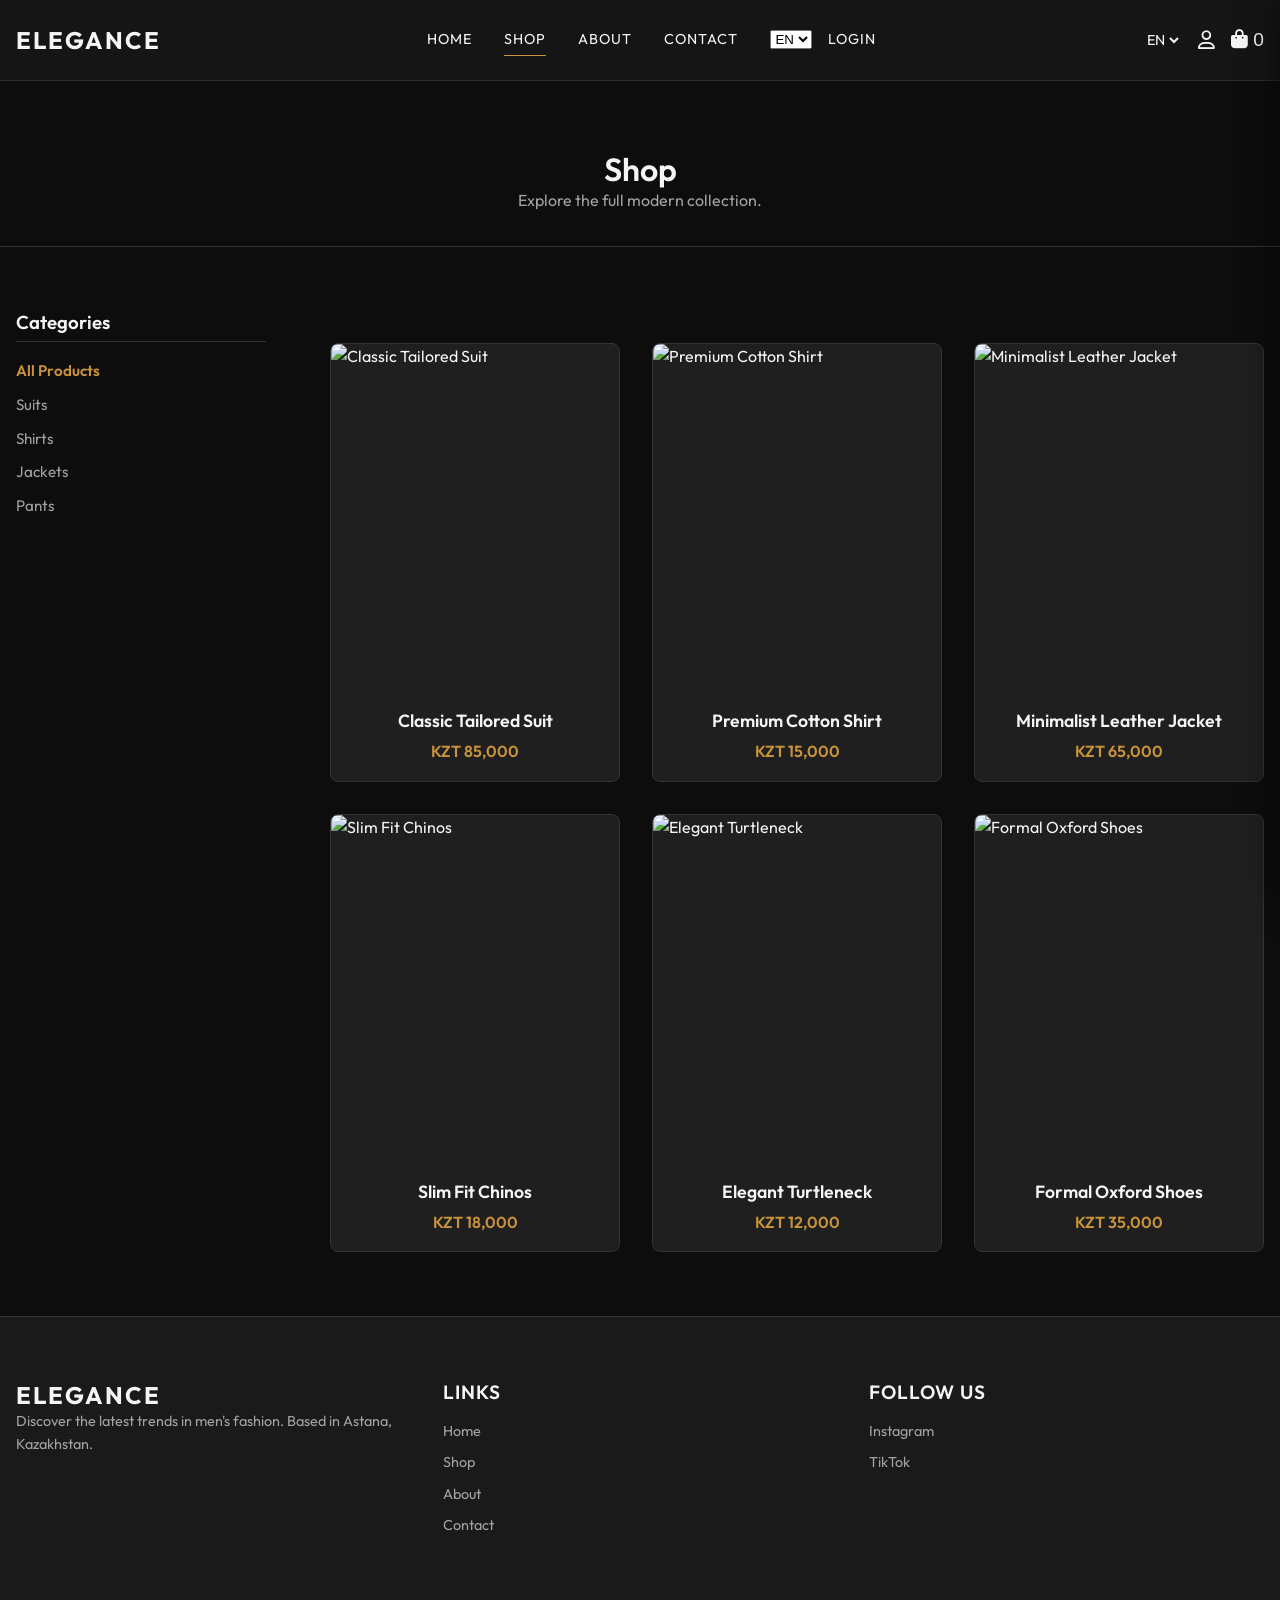
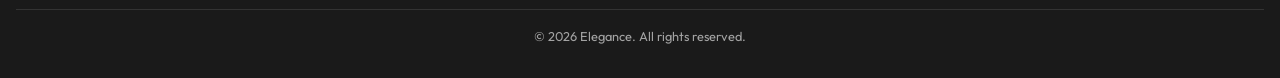
==== shop.html @ da11d57a "Initial commit" ====
<!DOCTYPE html>
<html lang="en">
<head>
    <meta charset="UTF-8">
    <meta name="viewport" content="width=device-width, initial-scale=1.0">
    <title>Elegance | Shop</title>
    <!-- Google Fonts -->
    <link rel="preconnect" href="https://fonts.googleapis.com">
    <link rel="preconnect" href="https://fonts.gstatic.com" crossorigin>
    <link href="https://fonts.googleapis.com/css2?family=Outfit:wght@300;400;500;600;700;800&display=swap" rel="stylesheet">
    <!-- FontAwesome -->
    <link rel="stylesheet" href="https://cdnjs.cloudflare.com/ajax/libs/font-awesome/6.4.0/css/all.min.css">
    <!-- Custom CSS -->
    <link rel="stylesheet" href="css/style.css">
    <style>
        .shop-header {
            padding-top: 150px;
            padding-bottom: var(--spacing-lg);
            border-bottom: 1px solid var(--border-color);
            margin-bottom: var(--spacing-xl);
        }
        .shop-layout {
            display: grid;
            grid-template-columns: 250px 1fr;
            gap: var(--spacing-xl);
            margin-bottom: var(--spacing-xl);
        }
        @media (max-width: 900px) {
            .shop-layout {
                grid-template-columns: 1fr;
            }
        }
        .filters h3 {
            margin-bottom: var(--spacing-md);
            padding-bottom: var(--spacing-sm);
            border-bottom: 1px solid var(--border-color);
        }
        .filter-list li {
            margin-bottom: var(--spacing-sm);
        }
        .filter-list a {
            color: var(--text-secondary);
            font-size: 0.95rem;
        }
        .filter-list a:hover {
            color: var(--accent-color);
        }
        .filter-list a.active {
            color: var(--accent-color);
            font-weight: 600;
        }
    </style>
</head>
<body>

    <!-- Header Navigation -->
    <header class="header">
        <div class="container">
            <a href="index.html" class="logo">Elegance</a>
            
            <nav class="nav-links">
                <a href="index.html" data-i18n="nav_home">Home</a>
                <a href="shop.html" class="active" data-i18n="nav_shop">Shop</a>
                <a href="index.html#about" data-i18n="nav_about">About</a>
                <a href="index.html#contact" data-i18n="nav_contact">Contact</a>
                
                <div class="header-actions mobile-only">
                    <select id="lang-select-mobile" class="lang-switch" onchange="changeLanguage(this.value)">
                        <option value="en">EN</option>
                        <option value="ru">RU</option>
                        <option value="kz">KZ</option>
                    </select>
                    <a href="auth.html" data-i18n="btn_login">Login</a>
                </div>
            </nav>
            
            <div class="header-actions">
                <div class="lang-switch">
                    <select id="lang-select">
                        <option value="en">EN</option>
                        <option value="ru">RU</option>
                        <option value="kz">KZ</option>
                    </select>
                </div>
                <a href="auth.html" class="icon-btn" title="Login / Register">
                    <i class="fa-regular fa-user"></i>
                </a>
                <button class="icon-btn" id="cart-trigger" title="Shopping Cart">
                    <i class="fa-solid fa-bag-shopping"></i>
                    <span class="cart-count">0</span>
                </button>
            </div>
            
             <button class="hamburger">
                <span></span>
                <span></span>
                <span></span>
            </button>
        </div>
    </header>

    <!-- Page Header -->
    <div class="shop-header">
        <div class="container text-center">
            <h1 class="fade-in" data-i18n="nav_shop">Shop</h1>
            <p class="fade-in" style="animation-delay: 0.2s; color: var(--text-secondary);">Explore the full modern collection.</p>
        </div>
    </div>

    <!-- Shop Layout -->
    <div class="container shop-layout">
        <aside class="filters animate-on-scroll">
            <h3>Categories</h3>
            <ul class="filter-list" id="category-filters">
                <li><a href="#" data-filter="all" class="active">All Products</a></li>
                <li><a href="#" data-filter="suits">Suits</a></li>
                <li><a href="#" data-filter="shirts">Shirts</a></li>
                <li><a href="#" data-filter="jackets">Jackets</a></li>
                <li><a href="#" data-filter="pants">Pants</a></li>
            </ul>
        </aside>
        
        <main>
            <div class="product-grid" id="all-products">
                <!-- Injected via JS -->
            </div>
        </main>
    </div>

    <!-- Footer -->
    <footer class="footer">
        <div class="container">
            <div class="footer-grid">
                <div class="footer-col">
                    <h3 class="logo">Elegance</h3>
                    <p data-i18n="hero_subtitle">Modern Men's Fashion.</p>
                </div>
                <div class="footer-col">
                    <h4>Links</h4>
                    <a href="index.html" data-i18n="nav_home">Home</a>
                    <a href="shop.html" data-i18n="nav_shop">Shop</a>
                    <a href="index.html#about" data-i18n="nav_about">About</a>
                    <a href="index.html#contact" data-i18n="nav_contact">Contact</a>
                </div>
                <div class="footer-col">
                    <h4 data-i18n="contact_follow">Follow Us</h4>
                    <a href="https://www.instagram.com/elegance.mens.shop?igsh=MXhzcGN1OGtzcXcwZQ==" target="_blank">Instagram</a>
                    <a href="https://www.tiktok.com/@elegance.mens.shop?_r=1&_t=ZS-94jHl1KBNJN" target="_blank">TikTok</a>
                </div>
            </div>
            <div class="footer-bottom">
                <p data-i18n="footer_rights">&copy; 2026 Elegance. All rights reserved.</p>
            </div>
        </div>
    </footer>

    <!-- Cart Sidebar -->
    <div class="cart-sidebar" id="cart-sidebar">
        <div class="cart-header">
            <h3 data-i18n="btn_cart">Your Cart</h3>
            <button class="icon-btn" id="close-cart"><i class="fa-solid fa-xmark"></i></button>
        </div>
        <div class="cart-items" id="cart-items"></div>
        <div class="cart-footer">
            <div class="cart-total">
                <span>Total:</span>
                <span id="cart-total-price">₸0</span>
            </div>
            <a href="#" class="btn btn-primary w-100">Checkout</a>
        </div>
    </div>
    <div class="cart-overlay" id="cart-overlay"></div>

    <!-- Scripts -->
    <script src="js/translations.js"></script>
    <script src="js/products.js"></script>
    <script src="js/main.js"></script>
    <script>
        document.addEventListener('DOMContentLoaded', () => {
            const container = document.getElementById('all-products');
            const filters = document.querySelectorAll('#category-filters a');
            
            function renderAllProducts(category = 'all') {
                const filtered = category === 'all' ? products : products.filter(p => p.category === category);
                
                if (filtered.length === 0) {
                    container.innerHTML = '<p>No products found in this category.</p>';
                    return;
                }
                
                container.innerHTML = filtered.map(product => `
                    <div class="product-card fade-in">
                        <div class="product-img-wrapper">
                            <img src="${product.image}" alt="${product.title}" loading="lazy">
                            <div class="product-overlay">
                                <button class="btn btn-primary" onclick="addToCart(${product.id})">Add to Cart</button>
                            </div>
                        </div>
                        <div class="product-info">
                            <h3 class="product-title">${product.title}</h3>
                            <p class="product-price">${formatPrice(product.price)}</p>
                        </div>
                    </div>
                `).join('');
            }
            
            filters.forEach(filter => {
                filter.addEventListener('click', (e) => {
                    e.preventDefault();
                    filters.forEach(f => f.classList.remove('active'));
                    e.target.classList.add('active');
                    const category = e.target.getAttribute('data-filter');
                    renderAllProducts(category);
                });
            });
            
            renderAllProducts();
        });
    </script>
</body>
</html>
---- css/style.css ----
:root {
  /* Dark color palette (Default for premium feel) */
  --bg-color: #0d0d0d;
  --bg-secondary: #1a1a1a;
  --text-primary: #f5f5f5;
  --text-secondary: #a3a3a3;
  --accent-color: #c9933b; /* Gold/Bronze accent */
  --accent-hover: #e0a94e;
  --border-color: #333333;
  --glass-bg: rgba(26, 26, 26, 0.7);
  --glass-border: rgba(255, 255, 255, 0.1);
  --card-bg: #1f1f1f;
  
  /* Typography */
  --font-main: 'Outfit', sans-serif;
  --font-heading: 'Outfit', sans-serif;

  /* Spacing */
  --spacing-sm: 0.5rem;
  --spacing-md: 1rem;
  --spacing-lg: 2rem;
  --spacing-xl: 4rem;

  /* Transitions */
  --transition-fast: 0.2s ease;
  --transition-normal: 0.3s ease;
  --transition-slow: 0.5s ease;
}

[data-theme="light"] {
  --bg-color: #ffffff;
  --bg-secondary: #f4f4f4;
  --text-primary: #111111;
  --text-secondary: #555555;
  --accent-color: #b08030;
  --accent-hover: #916825;
  --border-color: #e0e0e0;
  --glass-bg: rgba(255, 255, 255, 0.8);
  --glass-border: rgba(0, 0, 0, 0.05);
  --card-bg: #ffffff;
}

* {
  margin: 0;
  padding: 0;
  box-sizing: border-box;
}

body {
  font-family: var(--font-main);
  background-color: var(--bg-color);
  color: var(--text-primary);
  line-height: 1.6;
  overflow-x: hidden;
  transition: background-color var(--transition-slow), color var(--transition-slow);
}

h1, h2, h3, h4, h5, h6 {
  font-family: var(--font-heading);
  font-weight: 600;
  line-height: 1.2;
}

a {
  text-decoration: none;
  color: inherit;
  transition: color var(--transition-fast);
}

ul {
  list-style: none;
}

img {
  max-width: 100%;
  height: auto;
  display: block;
}

/* Layout Classes */
.container {
  max-width: 1280px;
  margin: 0 auto;
  padding: 0 var(--spacing-md);
}

.section {
  padding: var(--spacing-xl) 0;
}

.text-center {
  text-align: center;
}

/* Buttons */
.btn {
  display: inline-block;
  padding: 0.75rem 1.5rem;
  background-color: transparent;
  color: var(--text-primary);
  border: 1px solid var(--border-color);
  cursor: pointer;
  font-family: var(--font-main);
  font-weight: 500;
  font-size: 1rem;
  transition: all var(--transition-normal);
  border-radius: 4px;
}

.btn:hover {
  background-color: var(--bg-secondary);
}

.btn-primary {
  background-color: var(--accent-color);
  color: #fff;
  border-color: var(--accent-color);
}

.btn-primary:hover {
  background-color: var(--accent-hover);
  border-color: var(--accent-hover);
  transform: translateY(-2px);
  box-shadow: 0 4px 12px rgba(201, 147, 59, 0.3);
}

/* Header & Nav */
.header {
  position: fixed;
  top: 0;
  left: 0;
  width: 100%;
  z-index: 1000;
  background: var(--glass-bg);
  backdrop-filter: blur(10px);
  -webkit-backdrop-filter: blur(10px);
  border-bottom: 1px solid var(--glass-border);
  transition: padding var(--transition-normal);
}

.header .container {
  display: flex;
  justify-content: space-between;
  align-items: center;
  height: 80px;
}

.logo {
  font-size: 1.5rem;
  font-weight: 700;
  letter-spacing: 2px;
  text-transform: uppercase;
}

.nav-links {
  display: flex;
  gap: var(--spacing-lg);
  align-items: center;
}

.nav-links a {
  font-size: 0.9rem;
  text-transform: uppercase;
  letter-spacing: 1px;
  position: relative;
}

.nav-links a::after {
  content: '';
  position: absolute;
  bottom: -4px;
  left: 0;
  width: 0;
  height: 1px;
  background-color: var(--accent-color);
  transition: width var(--transition-normal);
}

.nav-links a:hover::after,
.nav-links a.active::after {
  width: 100%;
}

.header-actions {
  display: flex;
  gap: var(--spacing-md);
  align-items: center;
}

.lang-switch select {
  background: transparent;
  color: var(--text-primary);
  border: none;
  outline: none;
  font-family: var(--font-main);
  cursor: pointer;
  font-size: 0.9rem;
}

.icon-btn {
  background: none;
  border: none;
  color: var(--text-primary);
  font-size: 1.2rem;
  cursor: pointer;
  transition: color var(--transition-fast);
}

.icon-btn:hover {
  color: var(--accent-color);
}

.hamburger {
  display: none;
  flex-direction: column;
  gap: 5px;
  cursor: pointer;
  background: none;
  border: none;
}

.hamburger span {
  display: block;
  width: 25px;
  height: 2px;
  background-color: var(--text-primary);
  transition: all var(--transition-fast);
}

/* Micro Animations */
.fade-in {
  opacity: 0;
  transform: translateY(20px);
  animation: fadeIn 0.8s forwards ease-out;
}

@keyframes fadeIn {
  to {
    opacity: 1;
    transform: translateY(0);
  }
}

/* Footer */
.footer {
  background-color: var(--bg-secondary);
  padding: var(--spacing-xl) 0 var(--spacing-lg);
  border-top: 1px solid var(--border-color);
}

.footer-grid {
  display: grid;
  grid-template-columns: repeat(auto-fit, minmax(250px, 1fr));
  gap: var(--spacing-lg);
  margin-bottom: var(--spacing-xl);
}

.footer-col h4 {
  font-size: 1.2rem;
  margin-bottom: var(--spacing-md);
  text-transform: uppercase;
  letter-spacing: 1px;
}

.footer-col p, .footer-col a {
  color: var(--text-secondary);
  margin-bottom: var(--spacing-sm);
  display: block;
  font-size: 0.9rem;
}

.footer-col a:hover {
  color: var(--accent-color);
}

.footer-bottom {
  text-align: center;
  color: var(--text-secondary);
  font-size: 0.8rem;
  border-top: 1px solid var(--border-color);
  padding-top: var(--spacing-md);
}

/* Responsive */
@media (max-width: 768px) {
  .nav-links {
    position: fixed;
    top: 80px;
    left: -100%;
    width: 100%;
    height: calc(100vh - 80px);
    flex-direction: column;
    background-color: var(--bg-color);
    padding: var(--spacing-xl);
    transition: left var(--transition-normal);
    z-index: 999;
  }
  
  .nav-links.active {
    left: 0;
  }
  
  .hamburger {
    display: flex;
  }
  
  .header-actions {
    display: none;
  }
  
  .nav-links .header-actions {
    display: flex;
    flex-direction: column;
    margin-top: var(--spacing-lg);
  }
}

/* Hero Section */
.hero {
  height: 100vh;
  position: relative;
  display: flex;
  align-items: center;
  justify-content: center;
  background: url('https://images.unsplash.com/photo-1490114538077-0a7f8cb49891?auto=format&fit=crop&q=80&w=2000') center/cover no-repeat;
  margin-top: 0;
}

.hero-overlay {
  position: absolute;
  top: 0; left: 0; right: 0; bottom: 0;
  background: linear-gradient(to bottom, rgba(13, 13, 13, 0.4), rgba(13, 13, 13, 0.8));
}

.hero-content {
  position: relative;
  z-index: 10;
  max-width: 800px;
}

.hero h1 {
  font-size: clamp(3rem, 8vw, 5rem);
  margin-bottom: var(--spacing-md);
  letter-spacing: 2px;
}

.hero p {
  font-size: clamp(1rem, 3vw, 1.2rem);
  color: #ddd;
  margin-bottom: var(--spacing-lg);
}

/* Products Grid */
.product-grid {
  display: grid;
  grid-template-columns: repeat(auto-fill, minmax(280px, 1fr));
  gap: var(--spacing-lg);
  margin-top: var(--spacing-lg);
}

.product-card {
  background-color: var(--card-bg);
  border-radius: 8px;
  overflow: hidden;
  transition: transform var(--transition-normal);
  border: 1px solid var(--border-color);
}

.product-card:hover {
  transform: translateY(-5px);
  box-shadow: 0 10px 30px rgba(0, 0, 0, 0.2);
}

.product-img-wrapper {
  position: relative;
  height: 350px;
  overflow: hidden;
}

.product-img-wrapper img {
  width: 100%;
  height: 100%;
  object-fit: cover;
  transition: transform var(--transition-slow);
}

.product-card:hover .product-img-wrapper img {
  transform: scale(1.05);
}

.product-overlay {
  position: absolute;
  top: 0; left: 0; right: 0; bottom: 0;
  background: rgba(0, 0, 0, 0.4);
  display: flex;
  align-items: center;
  justify-content: center;
  opacity: 0;
  transition: opacity var(--transition-normal);
}

.product-card:hover .product-overlay {
  opacity: 1;
}

.product-info {
  padding: var(--spacing-md);
  text-align: center;
}

.product-title {
  font-size: 1.1rem;
  margin-bottom: 0.5rem;
}

.product-price {
  color: var(--accent-color);
  font-weight: 600;
}

/* About Grid */
.about-grid {
  display: grid;
  grid-template-columns: 1fr 1fr;
  gap: var(--spacing-xl);
  align-items: center;
}

@media (max-width: 768px) {
  .about-grid { grid-template-columns: 1fr; }
}

.placeholder-img {
  width: 100%;
  aspect-ratio: 4/5;
  background-color: var(--card-bg);
  display: flex;
  flex-direction: column;
  align-items: center;
  justify-content: center;
  color: var(--text-secondary);
  border-radius: 8px;
  border: 1px dashed var(--border-color);
}

.placeholder-img i { font-size: 3rem; margin-bottom: 1rem; }

.about-text h2 {
  font-size: 2.5rem;
  margin-bottom: var(--spacing-md);
  color: var(--accent-color);
}

/* Contact Section */
.contact-grid {
  display: grid;
  grid-template-columns: 1fr 1fr;
  gap: var(--spacing-xl);
  margin-top: var(--spacing-lg);
}

@media (max-width: 768px) {
  .contact-grid { grid-template-columns: 1fr; }
}

.info-item {
  display: flex;
  gap: var(--spacing-md);
  margin-bottom: var(--spacing-lg);
}

.info-item i {
  font-size: 1.5rem;
  color: var(--accent-color);
  margin-top: 5px;
}

.social-links { display: flex; gap: 1rem; margin-top: 0.5rem; }
.social-links a { font-size: 1.5rem; }

.form-group { margin-bottom: var(--spacing-md); }
.form-group input, .form-group textarea {
  width: 100%;
  padding: 1rem;
  background-color: var(--bg-secondary);
  border: 1px solid var(--border-color);
  color: var(--text-primary);
  border-radius: 4px;
  font-family: var(--font-main);
  transition: border-color var(--transition-fast);
}

.form-group input:focus, .form-group textarea:focus {
  outline: none;
  border-color: var(--accent-color);
}

.w-100 { width: 100%; }

/* Cart Sidebar */
.cart-sidebar {
  position: fixed;
  top: 0; right: -400px;
  width: 400px;
  height: 100vh;
  background-color: var(--bg-color);
  z-index: 1001;
  box-shadow: -5px 0 30px rgba(0,0,0,0.5);
  transition: right var(--transition-normal);
  display: flex;
  flex-direction: column;
}

@media (max-width: 450px) {
  .cart-sidebar { width: 100%; right: -100%; }
}

.cart-sidebar.active { right: 0; }

.cart-header {
  padding: var(--spacing-md) var(--spacing-lg);
  border-bottom: 1px solid var(--border-color);
  display: flex;
  justify-content: space-between;
  align-items: center;
}

.cart-items {
  flex: 1;
  overflow-y: auto;
  padding: var(--spacing-md) var(--spacing-lg);
}

.empty-cart-msg { text-align: center; color: var(--text-secondary); margin-top: 2rem; }

.cart-item {
  display: flex;
  align-items: center;
  gap: 1rem;
  margin-bottom: 1.5rem;
  padding-bottom: 1.5rem;
  border-bottom: 1px solid var(--border-color);
}

.cart-item-img {
  width: 70px;
  height: 90px;
  object-fit: cover;
  border-radius: 4px;
}

.cart-item-details { flex: 1; }
.cart-item-details h4 { font-size: 0.95rem; margin-bottom: 0.25rem; }
.cart-item-details p { color: var(--accent-color); font-weight: 500; font-size: 0.9rem; }

.remove-item {
  background: none; border: none; color: var(--text-secondary); cursor: pointer;
  transition: color var(--transition-fast);
}
.remove-item:hover { color: #ff4d4d; }

.cart-footer {
  padding: var(--spacing-lg);
  border-top: 1px solid var(--border-color);
  background-color: var(--bg-secondary);
}

.cart-total {
  display: flex;
  justify-content: space-between;
  font-weight: 700;
  font-size: 1.2rem;
  margin-bottom: var(--spacing-md);
}

.cart-overlay {
  position: fixed; top: 0; left: 0; width: 100vw; height: 100vh;
  background: rgba(0,0,0,0.5); z-index: 1000;
  opacity: 0; visibility: hidden;
  transition: all var(--transition-normal);
}
.cart-overlay.active { opacity: 1; visibility: visible; }
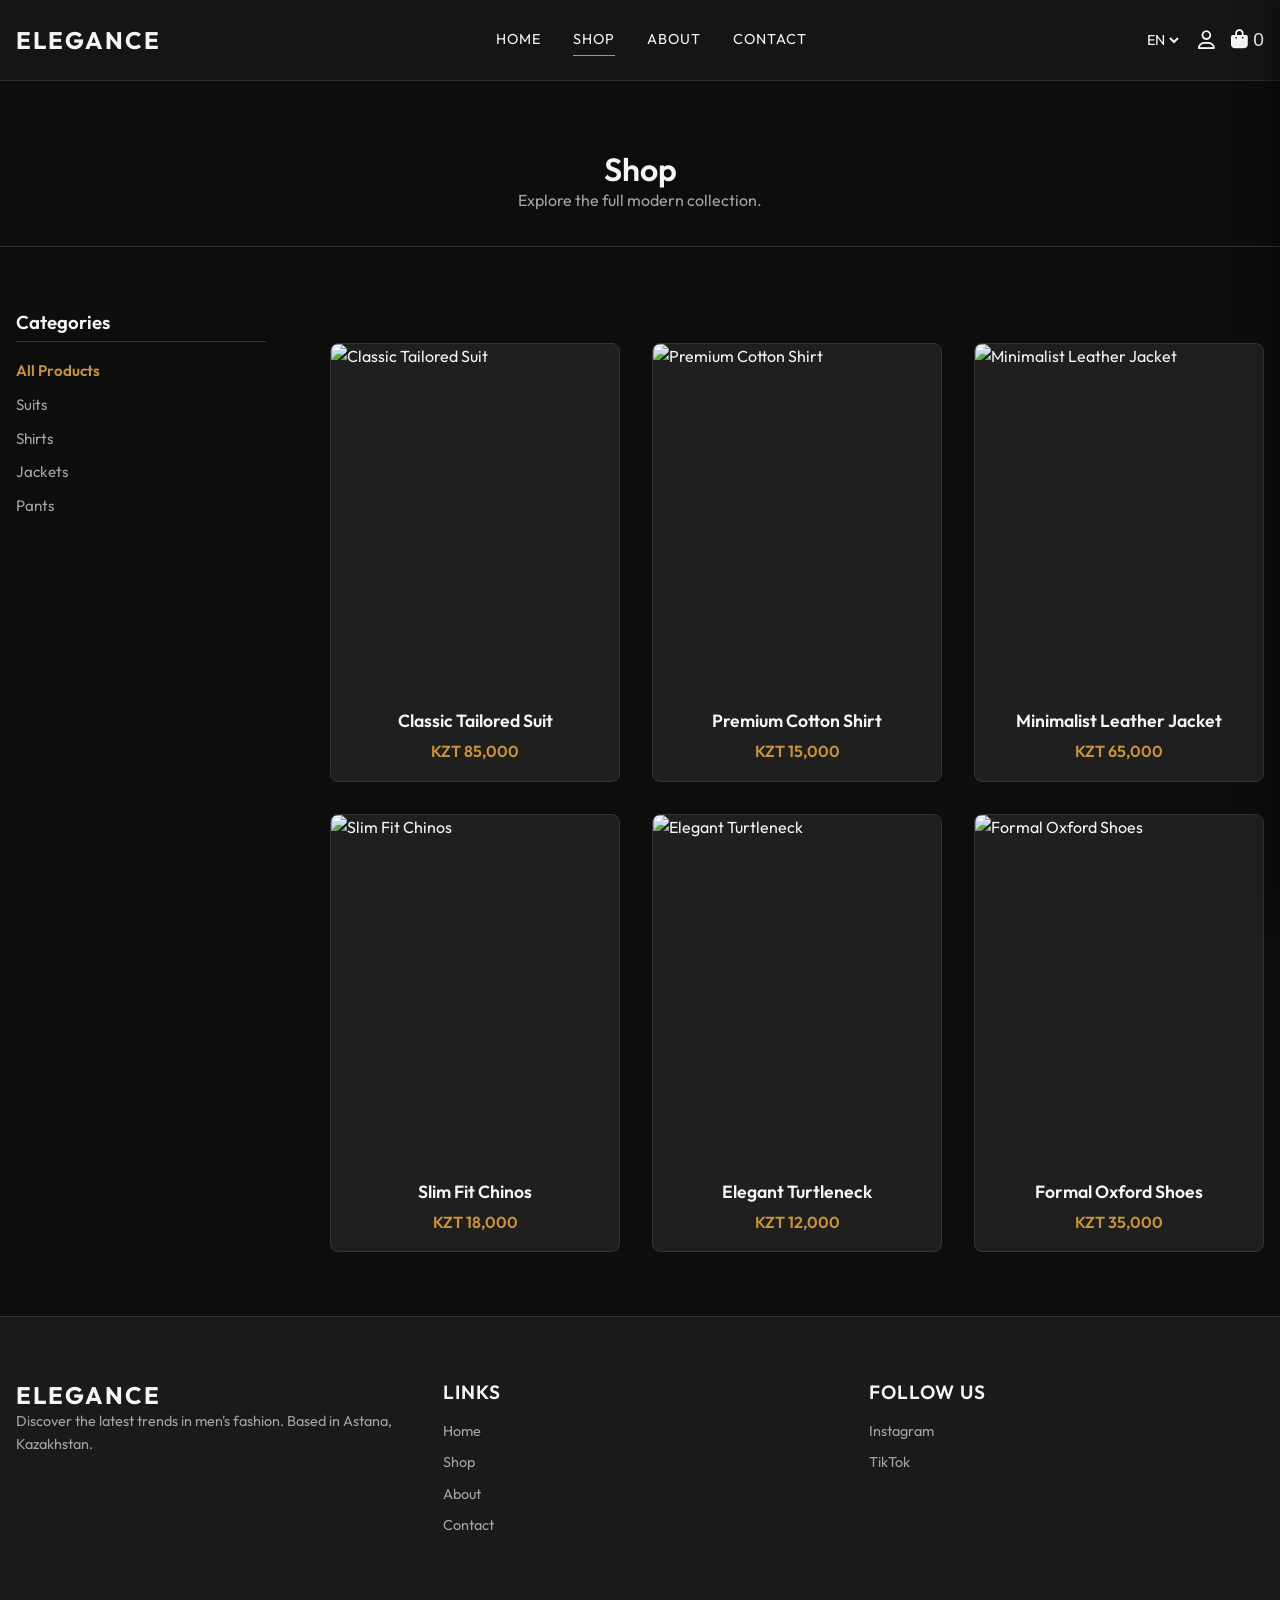
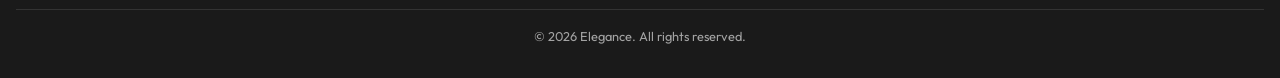
==== commit efaf7ca4: "Fixed all pending errors" ====
--- a/shop.html
+++ b/shop.html
@@ -193,7 +193,7 @@
                         <div class="product-img-wrapper">
                             <img src="${product.image}" alt="${product.title}" loading="lazy">
                             <div class="product-overlay">
-                                <button class="btn btn-primary" onclick="addToCart(${product.id})">Add to Cart</button>
+                                <button class="btn btn-primary" onclick="addToCart(${product.id})" data-i18n="btn_add_cart">Add to Cart</button>
                             </div>
                         </div>
                         <div class="product-info">
@@ -202,6 +202,10 @@
                         </div>
                     </div>
                 `).join('');
+                
+                if (typeof changeLanguage === 'function') {
+                    changeLanguage(localStorage.getItem('lang') || 'en');
+                }
             }
             
             filters.forEach(filter => {
--- a/css/style.css
+++ b/css/style.css
@@ -197,6 +197,11 @@
   font-size: 0.9rem;
 }
 
+.lang-switch select option {
+  background-color: var(--bg-color);
+  color: var(--text-primary);
+}
+
 .icon-btn {
   background: none;
   border: none;
@@ -208,6 +213,10 @@
 
 .icon-btn:hover {
   color: var(--accent-color);
+}
+
+.mobile-only {
+  display: none;
 }
 
 .hamburger {
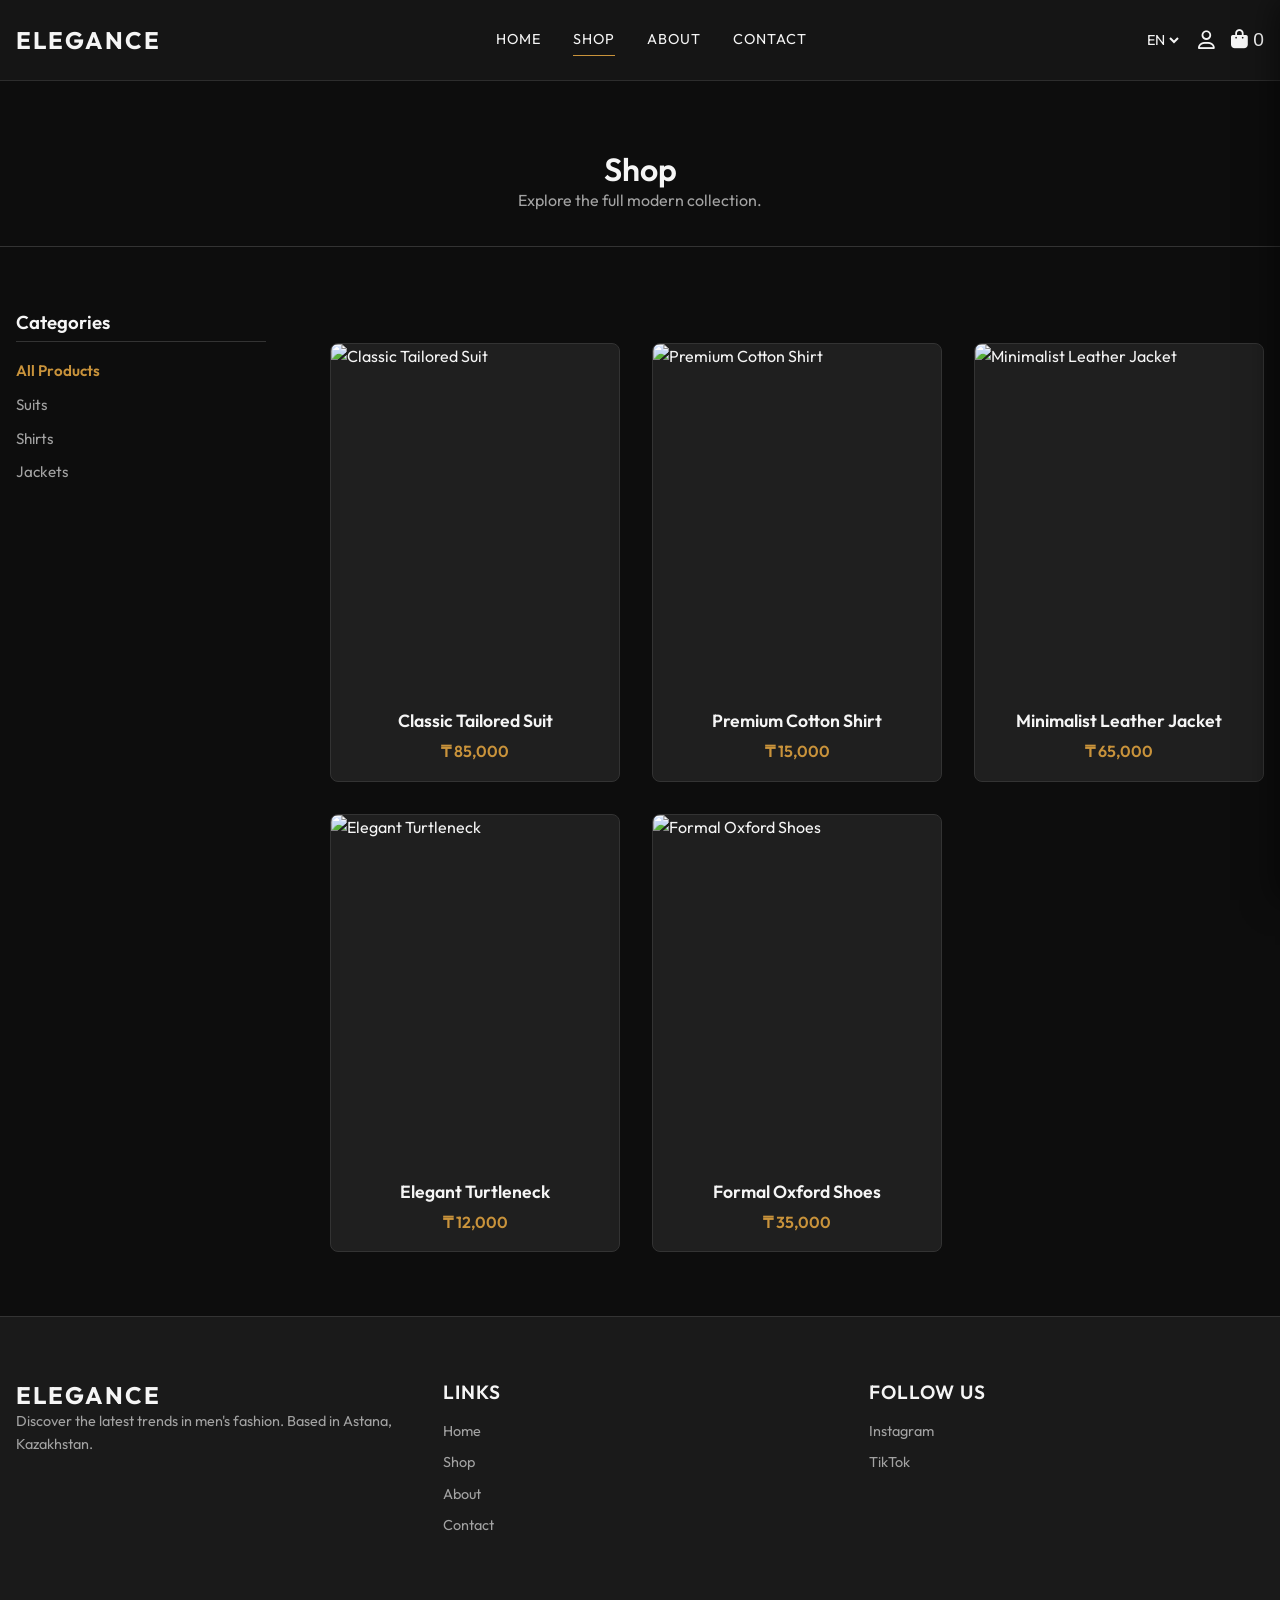
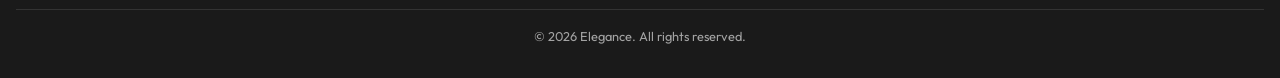
==== commit 8caa325f: "Update products and fix mobile currency" ====
--- a/shop.html
+++ b/shop.html
@@ -116,7 +116,6 @@
                 <li><a href="#" data-filter="suits">Suits</a></li>
                 <li><a href="#" data-filter="shirts">Shirts</a></li>
                 <li><a href="#" data-filter="jackets">Jackets</a></li>
-                <li><a href="#" data-filter="pants">Pants</a></li>
             </ul>
         </aside>
         
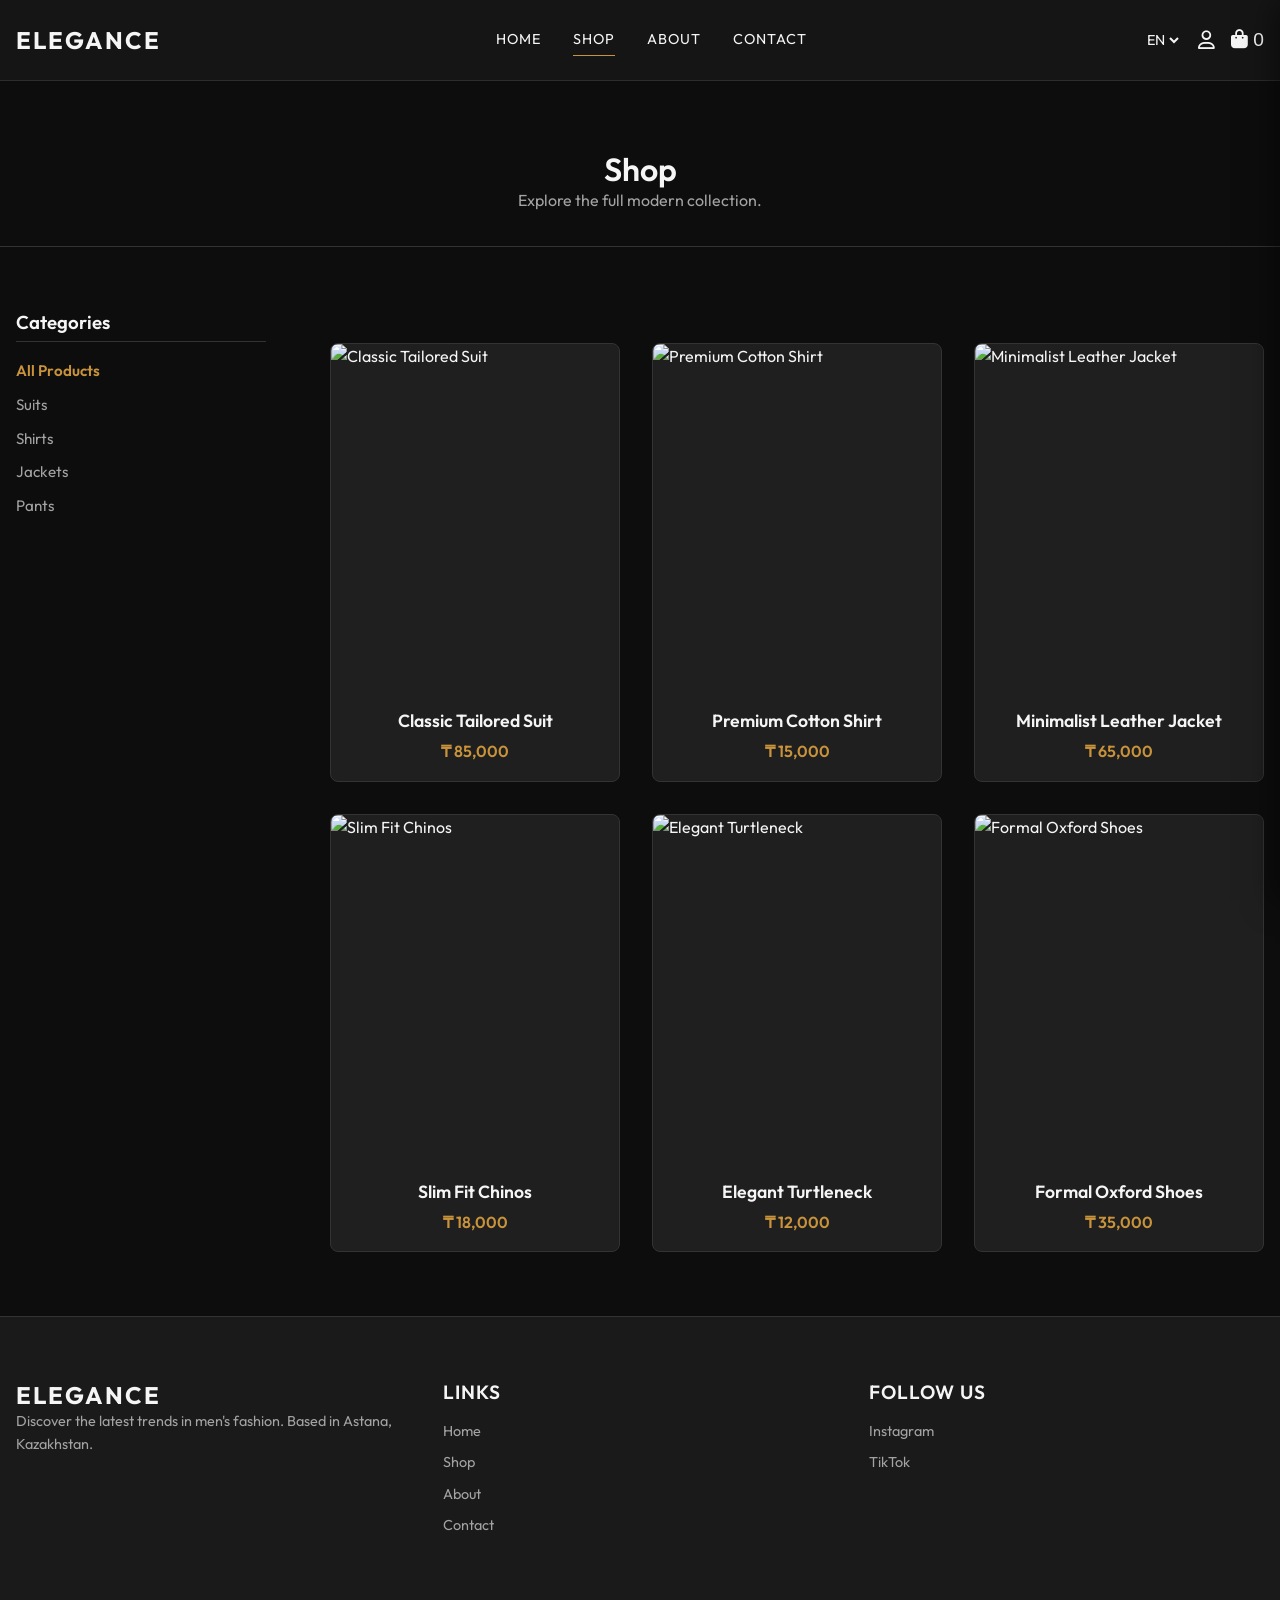
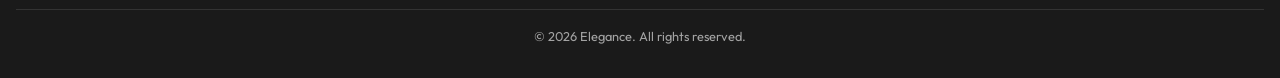
==== commit c55d12d1: "Revert "Update products and fix mobile currency" This reverts commit 8caa325f3135c5d5bb3b454dcd0eb9e" ====
--- a/shop.html
+++ b/shop.html
@@ -116,6 +116,7 @@
                 <li><a href="#" data-filter="suits">Suits</a></li>
                 <li><a href="#" data-filter="shirts">Shirts</a></li>
                 <li><a href="#" data-filter="jackets">Jackets</a></li>
+                <li><a href="#" data-filter="pants">Pants</a></li>
             </ul>
         </aside>
         
